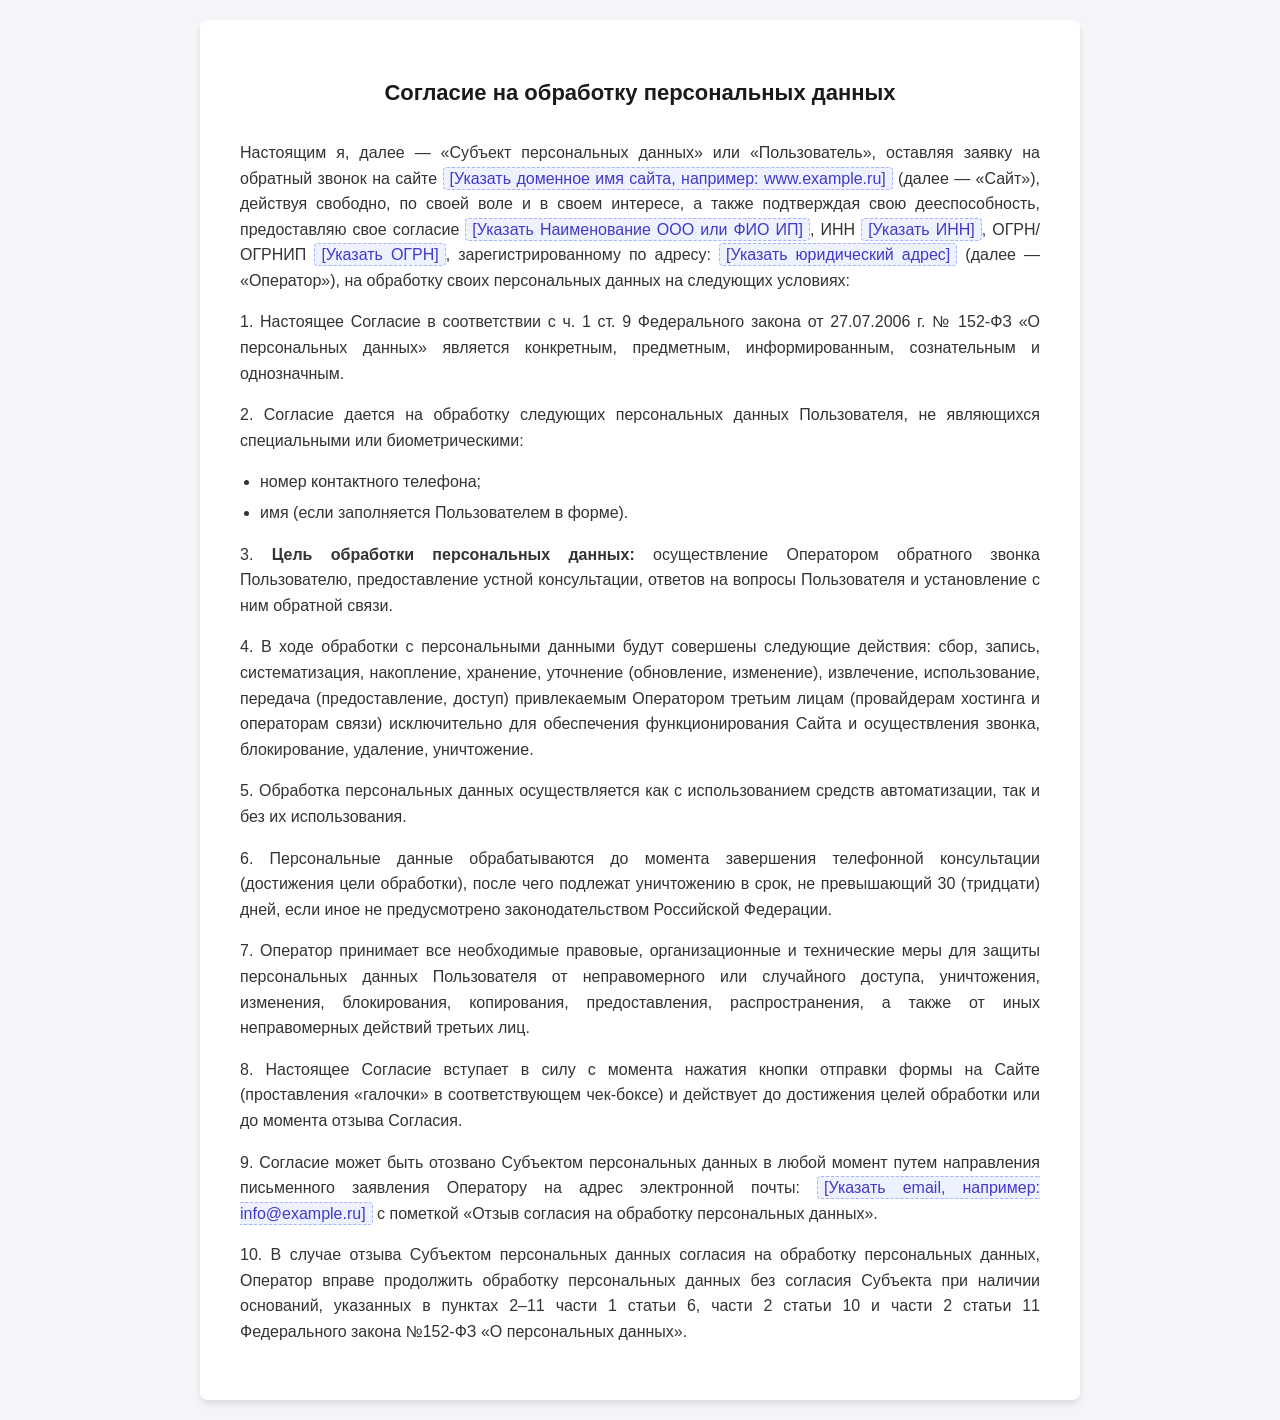
==== privacy-policy.html @ 897e1b85 "photo_new" ====
<!DOCTYPE html>
<html lang="ru">
<head>
    <meta charset="UTF-8">
    <meta name="viewport" content="width=device-width, initial-scale=1.0">
    <title>Согласие на обработку персональных данных</title>
    <style>
        body {
            font-family: "Segoe UI", Arial, sans-serif;
            line-height: 1.6;
            color: #333333;
            background-color: #f4f4f9;
            margin: 0;
            padding: 20px;
        }
        .container {
            max-width: 800px;
            margin: 0 auto;
            background-color: #ffffff;
            padding: 40px;
            border-radius: 8px;
            box-shadow: 0 4px 6px rgba(0, 0, 0, 0.1);
        }
        h1 {
            font-size: 22px;
            text-align: center;
            margin-bottom: 30px;
            color: #1a1a1a;
        }
        p {
            margin-bottom: 15px;
            text-align: justify;
        }
        ul {
            margin-bottom: 15px;
            padding-left: 20px;
        }
        li {
            margin-bottom: 5px;
        }
        .highlight {
            background-color: #eef2ff;
            padding: 2px 6px;
            border: 1px dashed #a5b4fc;
            border-radius: 4px;
            font-weight: 500;
            color: #4338ca;
        }
    </style>
</head>
<body>
    <div class="container">
        <h1>Согласие на обработку персональных данных</h1>

        <p>Настоящим я, далее — «Субъект персональных данных» или «Пользователь», оставляя заявку на обратный звонок на сайте <span class="highlight">[Указать доменное имя сайта, например: www.example.ru]</span> (далее — «Сайт»), действуя свободно, по своей воле и в своем интересе, а также подтверждая свою дееспособность, предоставляю свое согласие <span class="highlight">[Указать Наименование ООО или ФИО ИП]</span>, ИНН <span class="highlight">[Указать ИНН]</span>, ОГРН/ОГРНИП <span class="highlight">[Указать ОГРН]</span>, зарегистрированному по адресу: <span class="highlight">[Указать юридический адрес]</span> (далее — «Оператор»), на обработку своих персональных данных на следующих условиях:</p>

        <p>1. Настоящее Согласие в соответствии с ч. 1 ст. 9 Федерального закона от 27.07.2006 г. № 152-ФЗ «О персональных данных» является конкретным, предметным, информированным, сознательным и однозначным.</p>

        <p>2. Согласие дается на обработку следующих персональных данных Пользователя, не являющихся специальными или биометрическими:</p>
        <ul>
            <li>номер контактного телефона;</li>
            <li>имя (если заполняется Пользователем в форме).</li>
        </ul>

        <p>3. <b>Цель обработки персональных данных:</b> осуществление Оператором обратного звонка Пользователю, предоставление устной консультации, ответов на вопросы Пользователя и установление с ним обратной связи.</p>

        <p>4. В ходе обработки с персональными данными будут совершены следующие действия: сбор, запись, систематизация, накопление, хранение, уточнение (обновление, изменение), извлечение, использование, передача (предоставление, доступ) привлекаемым Оператором третьим лицам (провайдерам хостинга и операторам связи) исключительно для обеспечения функционирования Сайта и осуществления звонка, блокирование, удаление, уничтожение.</p>

        <p>5. Обработка персональных данных осуществляется как с использованием средств автоматизации, так и без их использования.</p>

        <p>6. Персональные данные обрабатываются до момента завершения телефонной консультации (достижения цели обработки), после чего подлежат уничтожению в срок, не превышающий 30 (тридцати) дней, если иное не предусмотрено законодательством Российской Федерации.</p>

        <p>7. Оператор принимает все необходимые правовые, организационные и технические меры для защиты персональных данных Пользователя от неправомерного или случайного доступа, уничтожения, изменения, блокирования, копирования, предоставления, распространения, а также от иных неправомерных действий третьих лиц.</p>

        <p>8. Настоящее Согласие вступает в силу с момента нажатия кнопки отправки формы на Сайте (проставления «галочки» в соответствующем чек-боксе) и действует до достижения целей обработки или до момента отзыва Согласия.</p>

        <p>9. Согласие может быть отозвано Субъектом персональных данных в любой момент путем направления письменного заявления Оператору на адрес электронной почты: <span class="highlight">[Указать email, например: info@example.ru]</span> с пометкой «Отзыв согласия на обработку персональных данных».</p>

        <p>10. В случае отзыва Субъектом персональных данных согласия на обработку персональных данных, Оператор вправе продолжить обработку персональных данных без согласия Субъекта при наличии оснований, указанных в пунктах 2–11 части 1 статьи 6, части 2 статьи 10 и части 2 статьи 11 Федерального закона №152-ФЗ «О персональных данных».</p>
    </div>
</body>
</html>
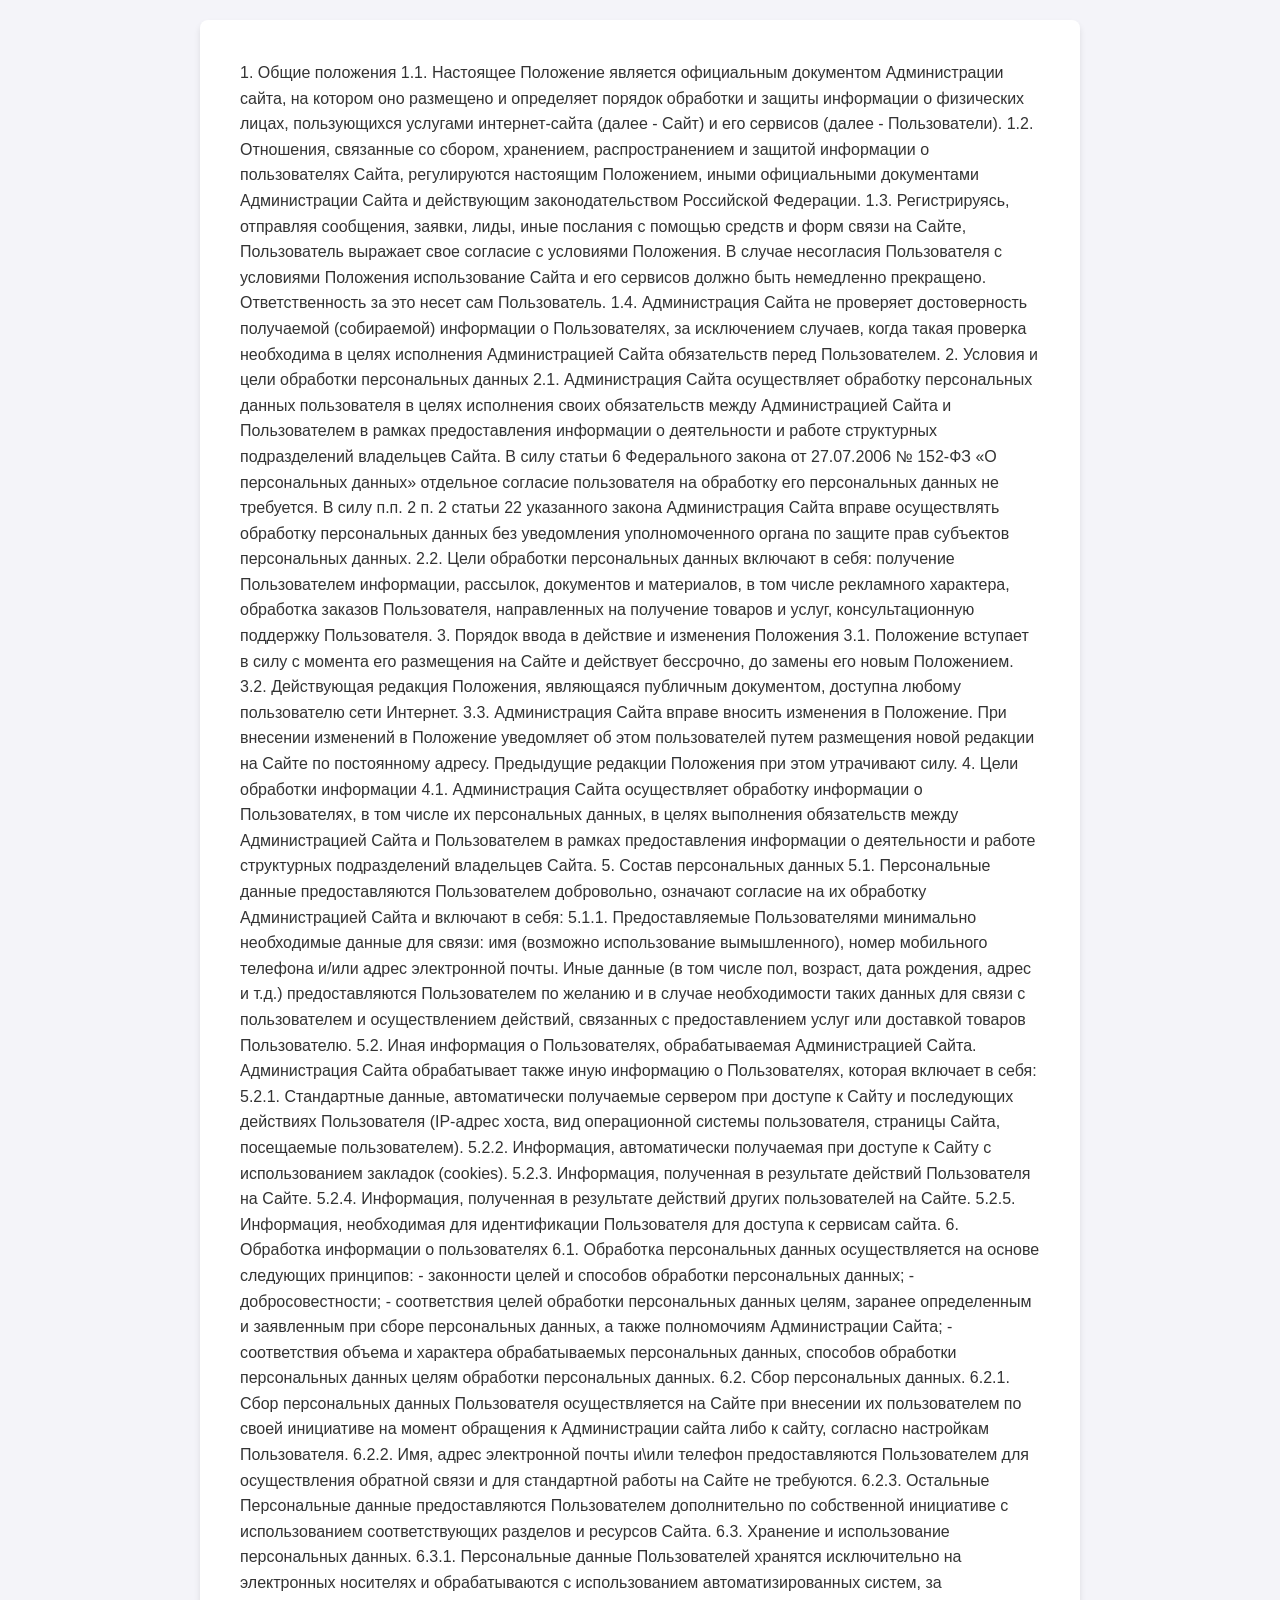
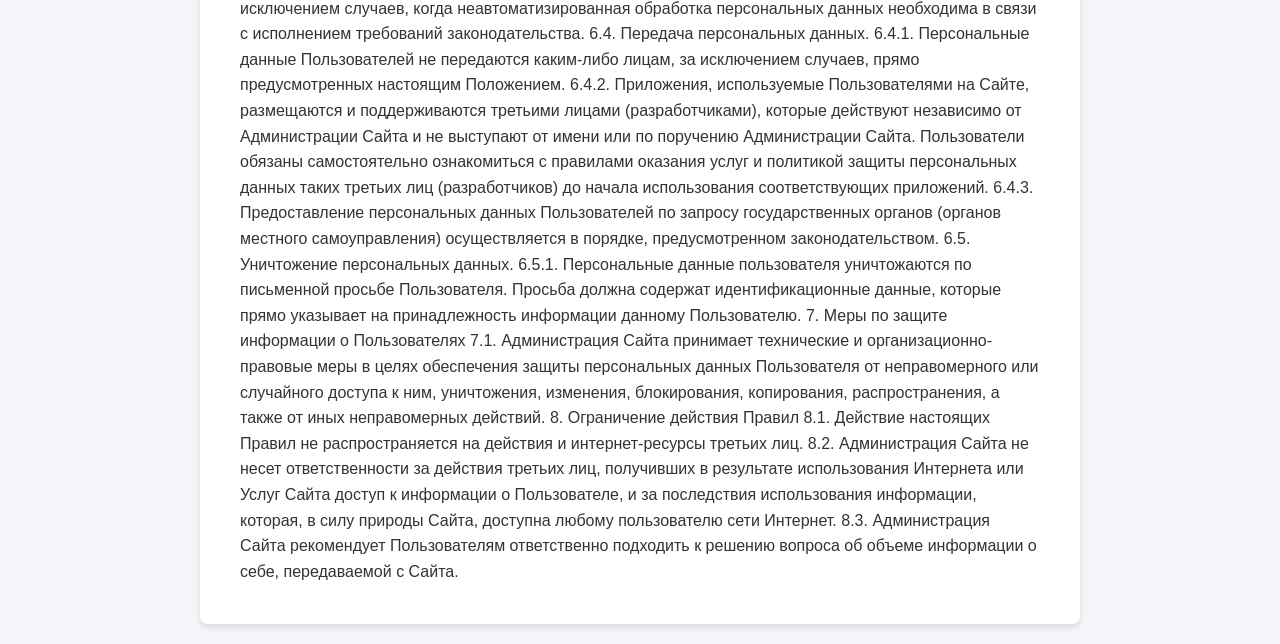
==== commit 1a5f7026: "Update privacy-policy.html" ====
--- a/privacy-policy.html
+++ b/privacy-policy.html
@@ -50,33 +50,94 @@
 </head>
 <body>
     <div class="container">
-        <h1>Согласие на обработку персональных данных</h1>
+        1. Общие положения
+1.1. Настоящее Положение является официальным документом Администрации сайта, на котором оно размещено и определяет порядок обработки и защиты информации о физических лицах, пользующихся услугами интернет-сайта (далее - Сайт) и его сервисов (далее - Пользователи).
 
-        <p>Настоящим я, далее — «Субъект персональных данных» или «Пользователь», оставляя заявку на обратный звонок на сайте <span class="highlight">[Указать доменное имя сайта, например: www.example.ru]</span> (далее — «Сайт»), действуя свободно, по своей воле и в своем интересе, а также подтверждая свою дееспособность, предоставляю свое согласие <span class="highlight">[Указать Наименование ООО или ФИО ИП]</span>, ИНН <span class="highlight">[Указать ИНН]</span>, ОГРН/ОГРНИП <span class="highlight">[Указать ОГРН]</span>, зарегистрированному по адресу: <span class="highlight">[Указать юридический адрес]</span> (далее — «Оператор»), на обработку своих персональных данных на следующих условиях:</p>
+1.2. Отношения, связанные со сбором, хранением, распространением и защитой информации о пользователях Сайта, регулируются настоящим Положением, иными официальными документами Администрации Сайта и действующим законодательством Российской Федерации.
 
-        <p>1. Настоящее Согласие в соответствии с ч. 1 ст. 9 Федерального закона от 27.07.2006 г. № 152-ФЗ «О персональных данных» является конкретным, предметным, информированным, сознательным и однозначным.</p>
+1.3. Регистрируясь, отправляя сообщения, заявки, лиды, иные послания с помощью средств и форм связи на Сайте, Пользователь выражает свое согласие с условиями Положения. В случае несогласия Пользователя с условиями Положения использование Сайта и его сервисов должно быть немедленно прекращено. Ответственность за это несет сам Пользователь.
 
-        <p>2. Согласие дается на обработку следующих персональных данных Пользователя, не являющихся специальными или биометрическими:</p>
-        <ul>
-            <li>номер контактного телефона;</li>
-            <li>имя (если заполняется Пользователем в форме).</li>
-        </ul>
+1.4. Администрация Сайта не проверяет достоверность получаемой (собираемой) информации о Пользователях, за исключением случаев, когда такая проверка необходима в целях исполнения Администрацией Сайта обязательств перед Пользователем.
 
-        <p>3. <b>Цель обработки персональных данных:</b> осуществление Оператором обратного звонка Пользователю, предоставление устной консультации, ответов на вопросы Пользователя и установление с ним обратной связи.</p>
+2. Условия и цели обработки персональных данных
+2.1. Администрация Сайта осуществляет обработку персональных данных пользователя в целях исполнения своих обязательств между Администрацией Сайта и Пользователем в рамках предоставления информации о деятельности и работе структурных подразделений владельцев Сайта. В силу статьи 6 Федерального закона от 27.07.2006 № 152-ФЗ «О персональных данных» отдельное согласие пользователя на обработку его персональных данных не требуется. В силу п.п. 2 п. 2 статьи 22 указанного закона Администрация Сайта вправе осуществлять обработку персональных данных без уведомления уполномоченного органа по защите прав субъектов персональных данных.
 
-        <p>4. В ходе обработки с персональными данными будут совершены следующие действия: сбор, запись, систематизация, накопление, хранение, уточнение (обновление, изменение), извлечение, использование, передача (предоставление, доступ) привлекаемым Оператором третьим лицам (провайдерам хостинга и операторам связи) исключительно для обеспечения функционирования Сайта и осуществления звонка, блокирование, удаление, уничтожение.</p>
+2.2. Цели обработки персональных данных включают в себя: получение Пользователем информации, рассылок, документов и материалов, в том числе рекламного характера, обработка заказов Пользователя, направленных на получение товаров и услуг, консультационную поддержку Пользователя.
 
-        <p>5. Обработка персональных данных осуществляется как с использованием средств автоматизации, так и без их использования.</p>
+3. Порядок ввода в действие и изменения Положения
+3.1. Положение вступает в силу с момента его размещения на Сайте и действует бессрочно, до замены его новым Положением.
 
-        <p>6. Персональные данные обрабатываются до момента завершения телефонной консультации (достижения цели обработки), после чего подлежат уничтожению в срок, не превышающий 30 (тридцати) дней, если иное не предусмотрено законодательством Российской Федерации.</p>
+3.2. Действующая редакция Положения, являющаяся публичным документом, доступна любому пользователю сети Интернет.
 
-        <p>7. Оператор принимает все необходимые правовые, организационные и технические меры для защиты персональных данных Пользователя от неправомерного или случайного доступа, уничтожения, изменения, блокирования, копирования, предоставления, распространения, а также от иных неправомерных действий третьих лиц.</p>
+3.3. Администрация Сайта вправе вносить изменения в Положение. При внесении изменений в Положение уведомляет об этом пользователей путем размещения новой редакции на Сайте по постоянному адресу. Предыдущие редакции Положения при этом утрачивают силу.
 
-        <p>8. Настоящее Согласие вступает в силу с момента нажатия кнопки отправки формы на Сайте (проставления «галочки» в соответствующем чек-боксе) и действует до достижения целей обработки или до момента отзыва Согласия.</p>
+4. Цели обработки информации
+4.1. Администрация Сайта осуществляет обработку информации о Пользователях, в том числе их персональных данных, в целях выполнения обязательств между Администрацией Сайта и Пользователем в рамках предоставления информации о деятельности и работе структурных подразделений владельцев Сайта.
 
-        <p>9. Согласие может быть отозвано Субъектом персональных данных в любой момент путем направления письменного заявления Оператору на адрес электронной почты: <span class="highlight">[Указать email, например: info@example.ru]</span> с пометкой «Отзыв согласия на обработку персональных данных».</p>
+5. Состав персональных данных
+5.1. Персональные данные предоставляются Пользователем добровольно, означают согласие на их обработку Администрацией Сайта и включают в себя:
 
-        <p>10. В случае отзыва Субъектом персональных данных согласия на обработку персональных данных, Оператор вправе продолжить обработку персональных данных без согласия Субъекта при наличии оснований, указанных в пунктах 2–11 части 1 статьи 6, части 2 статьи 10 и части 2 статьи 11 Федерального закона №152-ФЗ «О персональных данных».</p>
+5.1.1. Предоставляемые Пользователями минимально необходимые данные для связи: имя (возможно использование вымышленного), номер мобильного телефона и/или адрес электронной почты. Иные данные (в том числе пол, возраст, дата рождения, адрес и т.д.) предоставляются Пользователем по желанию и в случае необходимости таких данных для связи с пользователем и осуществлением действий, связанных с предоставлением услуг или доставкой товаров Пользователю.
+
+5.2. Иная информация о Пользователях, обрабатываемая Администрацией Сайта.
+
+Администрация Сайта обрабатывает также иную информацию о Пользователях, которая включает в себя:
+
+5.2.1. Стандартные данные, автоматически получаемые сервером при доступе к Сайту и последующих действиях Пользователя (IP-адрес хоста, вид операционной системы пользователя, страницы Сайта, посещаемые пользователем).
+
+5.2.2. Информация, автоматически получаемая при доступе к Сайту с использованием закладок (cookies).
+
+5.2.3. Информация, полученная в результате действий Пользователя на Сайте.
+
+5.2.4. Информация, полученная в результате действий других пользователей на Сайте.
+
+5.2.5. Информация, необходимая для идентификации Пользователя для доступа к сервисам сайта.
+
+6. Обработка информации о пользователях
+6.1. Обработка персональных данных осуществляется на основе следующих принципов:
+
+- законности целей и способов обработки персональных данных;
+
+- добросовестности;
+
+- соответствия целей обработки персональных данных целям, заранее определенным и заявленным при сборе персональных данных, а также полномочиям Администрации Сайта;
+
+- соответствия объема и характера обрабатываемых персональных данных, способов обработки персональных данных целям обработки персональных данных.
+
+6.2. Сбор персональных данных.
+
+6.2.1. Сбор персональных данных Пользователя осуществляется на Сайте при внесении их пользователем по своей инициативе на момент обращения к Администрации сайта либо к сайту, согласно настройкам Пользователя.
+
+6.2.2. Имя, адрес электронной почты и\или телефон предоставляются Пользователем для осуществления обратной связи и для стандартной работы на Сайте не требуются.
+
+6.2.3. Остальные Персональные данные предоставляются Пользователем дополнительно по собственной инициативе с использованием соответствующих разделов и ресурсов Сайта.
+
+6.3. Хранение и использование персональных данных.
+
+6.3.1. Персональные данные Пользователей хранятся исключительно на электронных носителях и обрабатываются с использованием автоматизированных систем, за исключением случаев, когда неавтоматизированная обработка персональных данных необходима в связи с исполнением требований законодательства.
+
+6.4. Передача персональных данных.
+
+6.4.1. Персональные данные Пользователей не передаются каким-либо лицам, за исключением случаев, прямо предусмотренных настоящим Положением.
+
+6.4.2. Приложения, используемые Пользователями на Сайте, размещаются и поддерживаются третьими лицами (разработчиками), которые действуют независимо от Администрации Сайта и не выступают от имени или по поручению Администрации Сайта. Пользователи обязаны самостоятельно ознакомиться с правилами оказания услуг и политикой защиты персональных данных таких третьих лиц (разработчиков) до начала использования соответствующих приложений.
+
+6.4.3. Предоставление персональных данных Пользователей по запросу государственных органов (органов местного самоуправления) осуществляется в порядке, предусмотренном законодательством.
+
+6.5. Уничтожение персональных данных.
+
+6.5.1. Персональные данные пользователя уничтожаются по письменной просьбе Пользователя. Просьба должна содержат идентификационные данные, которые прямо указывает на принадлежность информации данному Пользователю.
+
+7. Меры по защите информации о Пользователях
+7.1. Администрация Сайта принимает технические и организационно-правовые меры в целях обеспечения защиты персональных данных Пользователя от неправомерного или случайного доступа к ним, уничтожения, изменения, блокирования, копирования, распространения, а также от иных неправомерных действий.
+
+8. Ограничение действия Правил
+8.1. Действие настоящих Правил не распространяется на действия и интернет-ресурсы третьих лиц.
+
+8.2. Администрация Сайта не несет ответственности за действия третьих лиц, получивших в результате использования Интернета или Услуг Сайта доступ к информации о Пользователе, и за последствия использования информации, которая, в силу природы Сайта, доступна любому пользователю сети Интернет.
+
+8.3. Администрация Сайта рекомендует Пользователям ответственно подходить к решению вопроса об объеме информации о себе, передаваемой с Сайта.
+        
     </div>
 </body>
-</html>+</html>
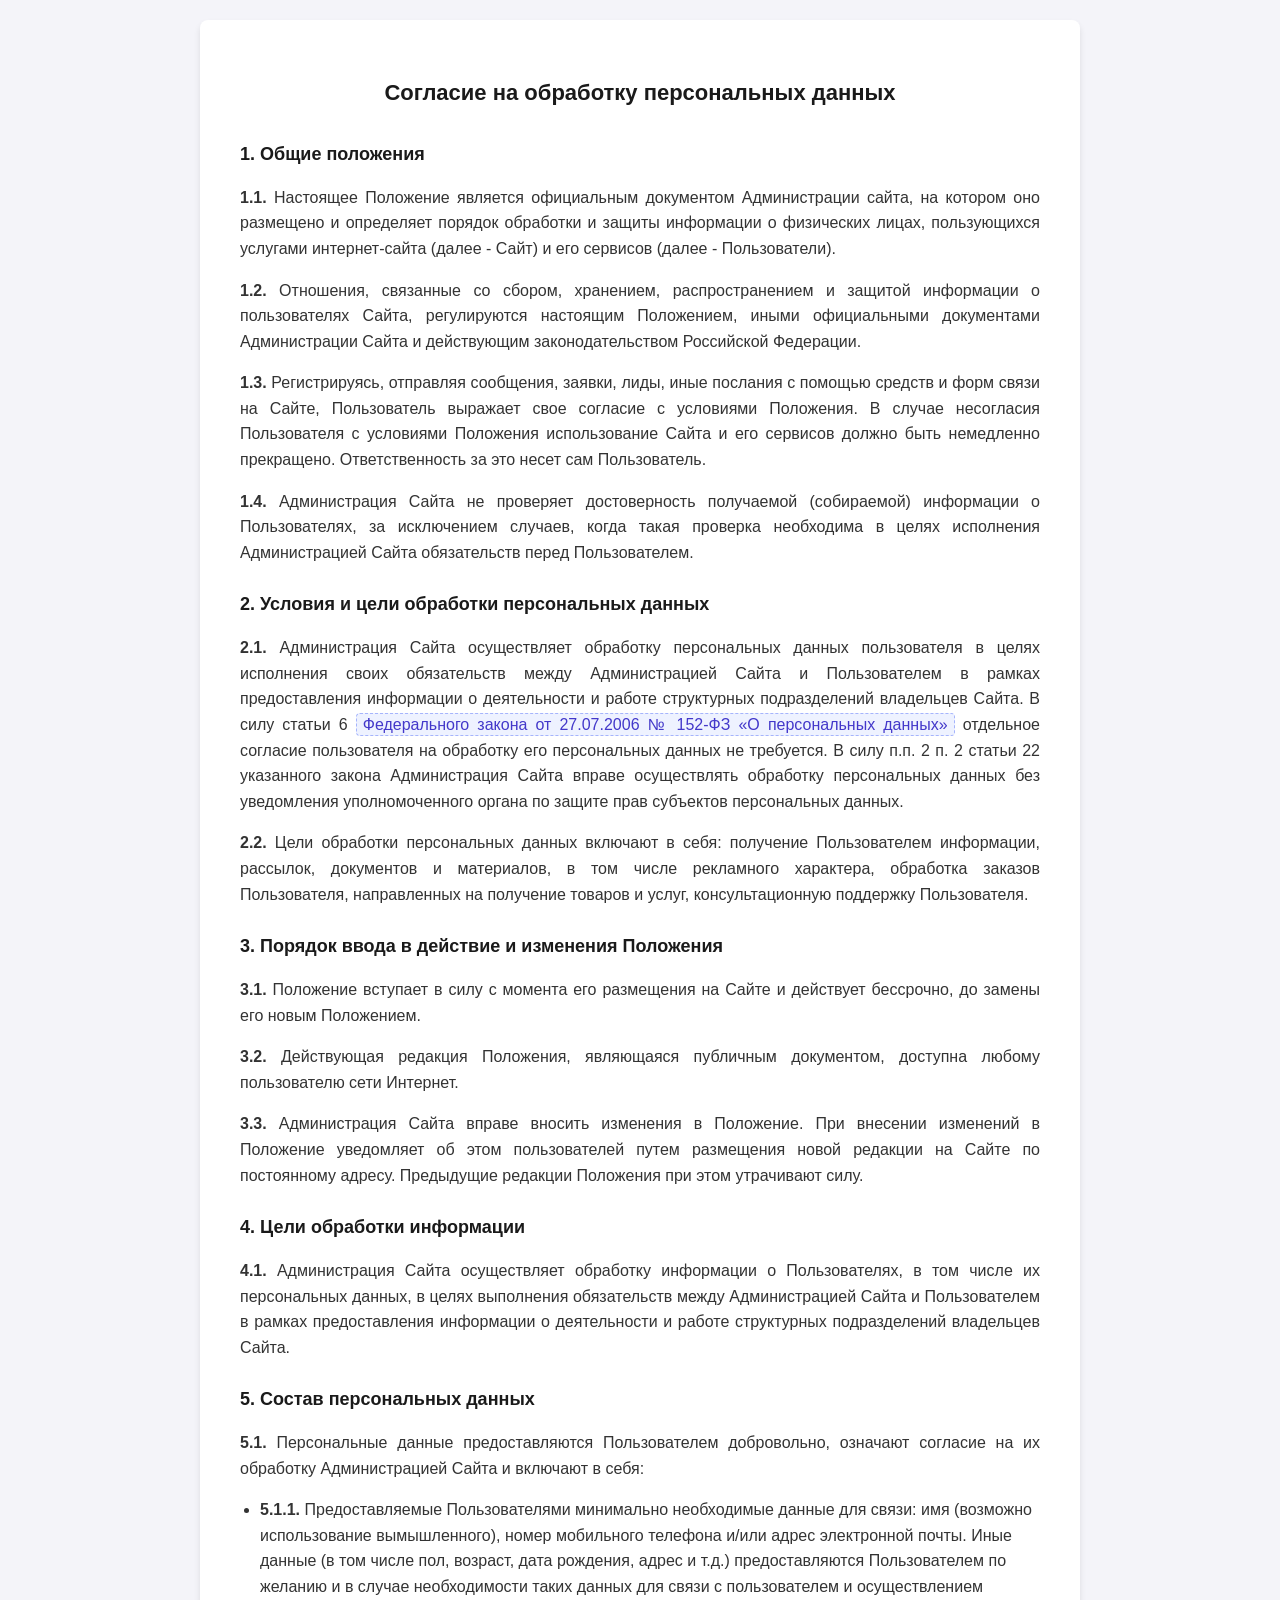
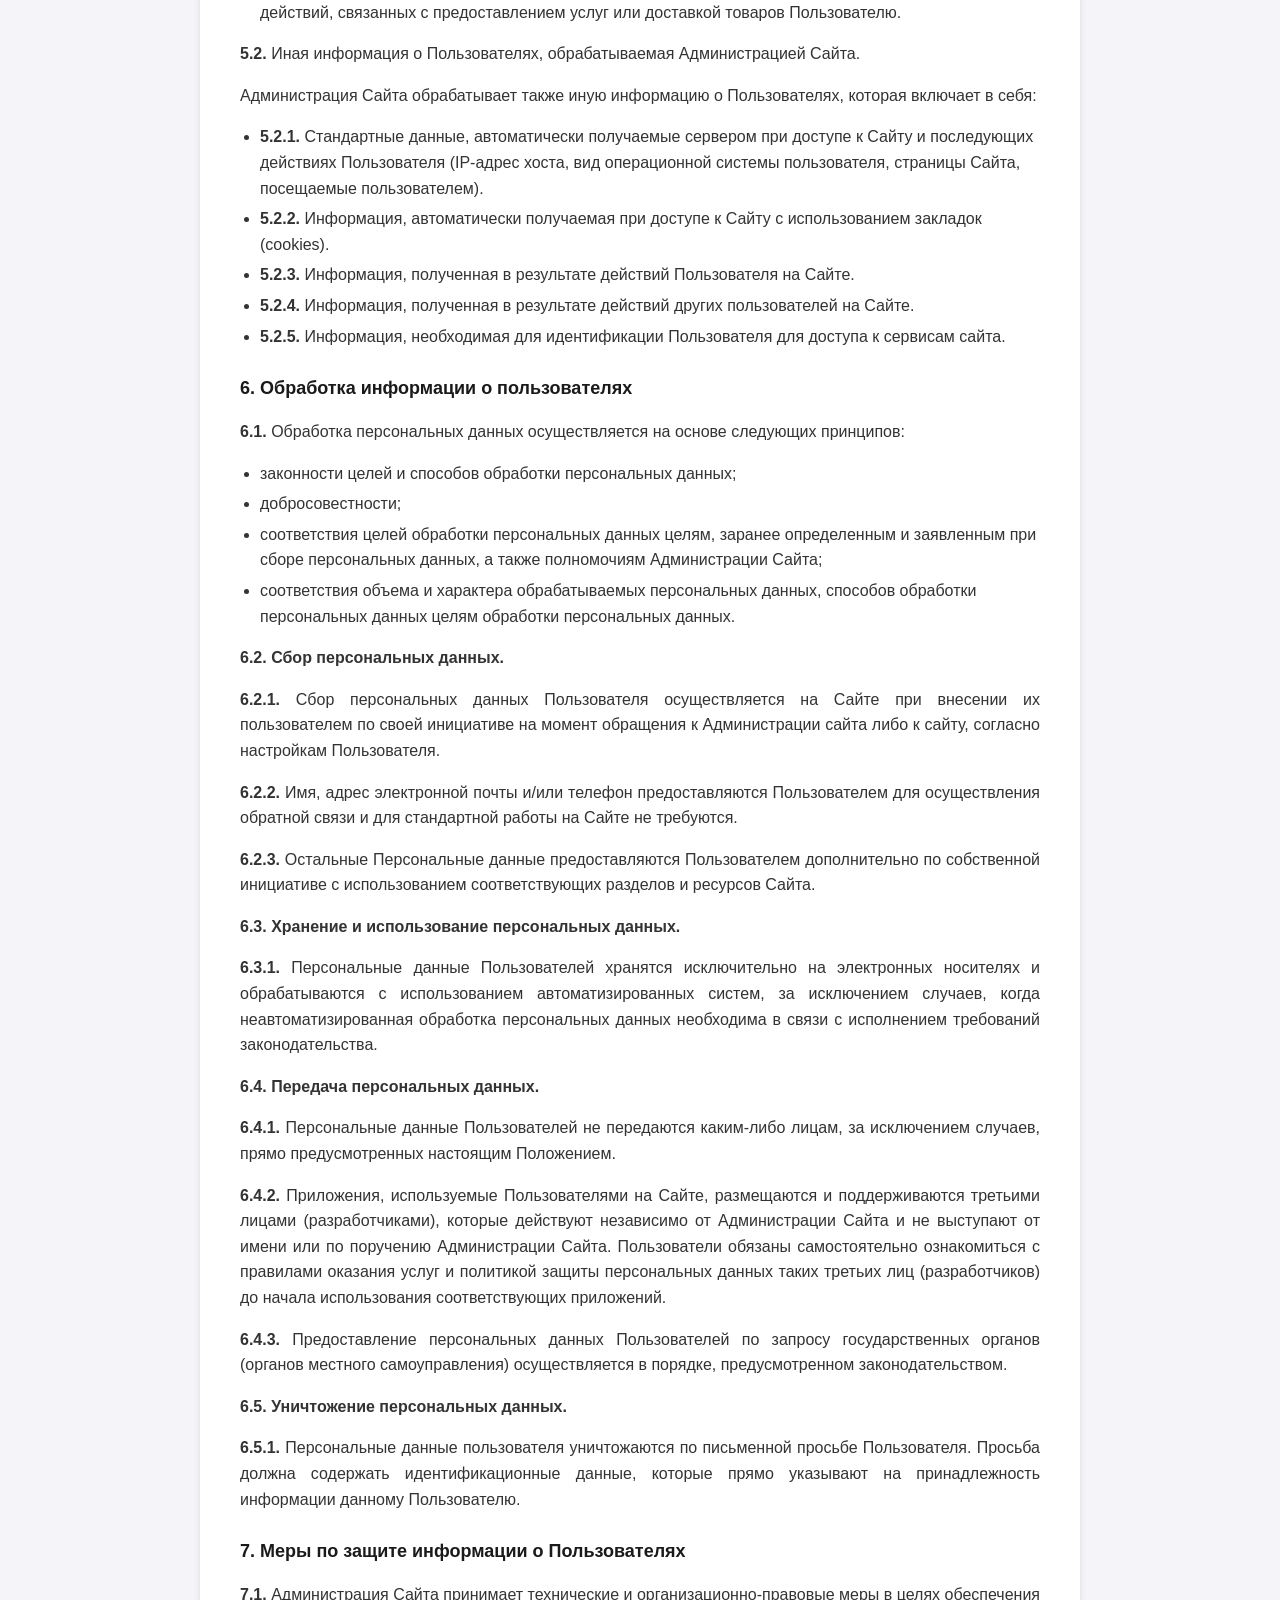
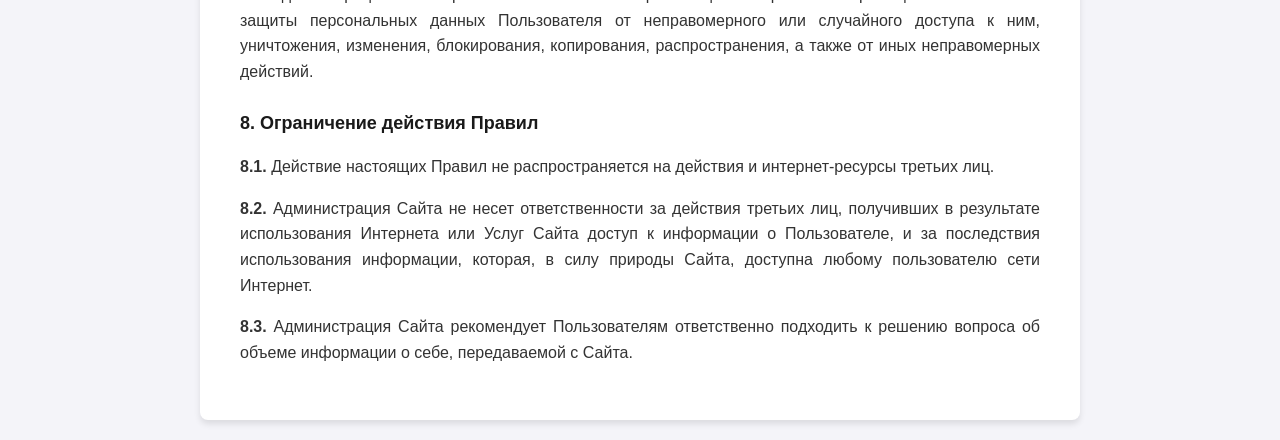
==== commit 0e3d5081: "upgrade" ====
--- a/privacy-policy.html
+++ b/privacy-policy.html
@@ -27,6 +27,12 @@
             margin-bottom: 30px;
             color: #1a1a1a;
         }
+        h2 {
+            font-size: 18px;
+            color: #1a1a1a;
+            margin-top: 25px;
+            margin-bottom: 15px;
+        }
         p {
             margin-bottom: 15px;
             text-align: justify;
@@ -50,94 +56,74 @@
 </head>
 <body>
     <div class="container">
-        1. Общие положения
-1.1. Настоящее Положение является официальным документом Администрации сайта, на котором оно размещено и определяет порядок обработки и защиты информации о физических лицах, пользующихся услугами интернет-сайта (далее - Сайт) и его сервисов (далее - Пользователи).
+        <h1>Согласие на обработку персональных данных</h1>
 
-1.2. Отношения, связанные со сбором, хранением, распространением и защитой информации о пользователях Сайта, регулируются настоящим Положением, иными официальными документами Администрации Сайта и действующим законодательством Российской Федерации.
+        <h2>1. Общие положения</h2>
+        <p><strong>1.1.</strong> Настоящее Положение является официальным документом Администрации сайта, на котором оно размещено и определяет порядок обработки и защиты информации о физических лицах, пользующихся услугами интернет-сайта (далее - Сайт) и его сервисов (далее - Пользователи).</p>
+        <p><strong>1.2.</strong> Отношения, связанные со сбором, хранением, распространением и защитой информации о пользователях Сайта, регулируются настоящим Положением, иными официальными документами Администрации Сайта и действующим законодательством Российской Федерации.</p>
+        <p><strong>1.3.</strong> Регистрируясь, отправляя сообщения, заявки, лиды, иные послания с помощью средств и форм связи на Сайте, Пользователь выражает свое согласие с условиями Положения. В случае несогласия Пользователя с условиями Положения использование Сайта и его сервисов должно быть немедленно прекращено. Ответственность за это несет сам Пользователь.</p>
+        <p><strong>1.4.</strong> Администрация Сайта не проверяет достоверность получаемой (собираемой) информации о Пользователях, за исключением случаев, когда такая проверка необходима в целях исполнения Администрацией Сайта обязательств перед Пользователем.</p>
 
-1.3. Регистрируясь, отправляя сообщения, заявки, лиды, иные послания с помощью средств и форм связи на Сайте, Пользователь выражает свое согласие с условиями Положения. В случае несогласия Пользователя с условиями Положения использование Сайта и его сервисов должно быть немедленно прекращено. Ответственность за это несет сам Пользователь.
+        <h2>2. Условия и цели обработки персональных данных</h2>
+        <p><strong>2.1.</strong> Администрация Сайта осуществляет обработку персональных данных пользователя в целях исполнения своих обязательств между Администрацией Сайта и Пользователем в рамках предоставления информации о деятельности и работе структурных подразделений владельцев Сайта. В силу статьи 6 <span class="highlight">Федерального закона от 27.07.2006 № 152-ФЗ «О персональных данных»</span> отдельное согласие пользователя на обработку его персональных данных не требуется. В силу п.п. 2 п. 2 статьи 22 указанного закона Администрация Сайта вправе осуществлять обработку персональных данных без уведомления уполномоченного органа по защите прав субъектов персональных данных.</p>
+        <p><strong>2.2.</strong> Цели обработки персональных данных включают в себя: получение Пользователем информации, рассылок, документов и материалов, в том числе рекламного характера, обработка заказов Пользователя, направленных на получение товаров и услуг, консультационную поддержку Пользователя.</p>
 
-1.4. Администрация Сайта не проверяет достоверность получаемой (собираемой) информации о Пользователях, за исключением случаев, когда такая проверка необходима в целях исполнения Администрацией Сайта обязательств перед Пользователем.
+        <h2>3. Порядок ввода в действие и изменения Положения</h2>
+        <p><strong>3.1.</strong> Положение вступает в силу с момента его размещения на Сайте и действует бессрочно, до замены его новым Положением.</p>
+        <p><strong>3.2.</strong> Действующая редакция Положения, являющаяся публичным документом, доступна любому пользователю сети Интернет.</p>
+        <p><strong>3.3.</strong> Администрация Сайта вправе вносить изменения в Положение. При внесении изменений в Положение уведомляет об этом пользователей путем размещения новой редакции на Сайте по постоянному адресу. Предыдущие редакции Положения при этом утрачивают силу.</p>
 
-2. Условия и цели обработки персональных данных
-2.1. Администрация Сайта осуществляет обработку персональных данных пользователя в целях исполнения своих обязательств между Администрацией Сайта и Пользователем в рамках предоставления информации о деятельности и работе структурных подразделений владельцев Сайта. В силу статьи 6 Федерального закона от 27.07.2006 № 152-ФЗ «О персональных данных» отдельное согласие пользователя на обработку его персональных данных не требуется. В силу п.п. 2 п. 2 статьи 22 указанного закона Администрация Сайта вправе осуществлять обработку персональных данных без уведомления уполномоченного органа по защите прав субъектов персональных данных.
+        <h2>4. Цели обработки информации</h2>
+        <p><strong>4.1.</strong> Администрация Сайта осуществляет обработку информации о Пользователях, в том числе их персональных данных, в целях выполнения обязательств между Администрацией Сайта и Пользователем в рамках предоставления информации о деятельности и работе структурных подразделений владельцев Сайта.</p>
 
-2.2. Цели обработки персональных данных включают в себя: получение Пользователем информации, рассылок, документов и материалов, в том числе рекламного характера, обработка заказов Пользователя, направленных на получение товаров и услуг, консультационную поддержку Пользователя.
+        <h2>5. Состав персональных данных</h2>
+        <p><strong>5.1.</strong> Персональные данные предоставляются Пользователем добровольно, означают согласие на их обработку Администрацией Сайта и включают в себя:</p>
+        <ul>
+            <li><strong>5.1.1.</strong> Предоставляемые Пользователями минимально необходимые данные для связи: имя (возможно использование вымышленного), номер мобильного телефона и/или адрес электронной почты. Иные данные (в том числе пол, возраст, дата рождения, адрес и т.д.) предоставляются Пользователем по желанию и в случае необходимости таких данных для связи с пользователем и осуществлением действий, связанных с предоставлением услуг или доставкой товаров Пользователю.</li>
+        </ul>
+        
+        <p><strong>5.2.</strong> Иная информация о Пользователях, обрабатываемая Администрацией Сайта.</p>
+        <p>Администрация Сайта обрабатывает также иную информацию о Пользователях, которая включает в себя:</p>
+        <ul>
+            <li><strong>5.2.1.</strong> Стандартные данные, автоматически получаемые сервером при доступе к Сайту и последующих действиях Пользователя (IP-адрес хоста, вид операционной системы пользователя, страницы Сайта, посещаемые пользователем).</li>
+            <li><strong>5.2.2.</strong> Информация, автоматически получаемая при доступе к Сайту с использованием закладок (cookies).</li>
+            <li><strong>5.2.3.</strong> Информация, полученная в результате действий Пользователя на Сайте.</li>
+            <li><strong>5.2.4.</strong> Информация, полученная в результате действий других пользователей на Сайте.</li>
+            <li><strong>5.2.5.</strong> Информация, необходимая для идентификации Пользователя для доступа к сервисам сайта.</li>
+        </ul>
 
-3. Порядок ввода в действие и изменения Положения
-3.1. Положение вступает в силу с момента его размещения на Сайте и действует бессрочно, до замены его новым Положением.
+        <h2>6. Обработка информации о пользователях</h2>
+        <p><strong>6.1.</strong> Обработка персональных данных осуществляется на основе следующих принципов:</p>
+        <ul>
+            <li>законности целей и способов обработки персональных данных;</li>
+            <li>добросовестности;</li>
+            <li>соответствия целей обработки персональных данных целям, заранее определенным и заявленным при сборе персональных данных, а также полномочиям Администрации Сайта;</li>
+            <li>соответствия объема и характера обрабатываемых персональных данных, способов обработки персональных данных целям обработки персональных данных.</li>
+        </ul>
+        
+        <p><strong>6.2. Сбор персональных данных.</strong></p>
+        <p><strong>6.2.1.</strong> Сбор персональных данных Пользователя осуществляется на Сайте при внесении их пользователем по своей инициативе на момент обращения к Администрации сайта либо к сайту, согласно настройкам Пользователя.</p>
+        <p><strong>6.2.2.</strong> Имя, адрес электронной почты и/или телефон предоставляются Пользователем для осуществления обратной связи и для стандартной работы на Сайте не требуются.</p>
+        <p><strong>6.2.3.</strong> Остальные Персональные данные предоставляются Пользователем дополнительно по собственной инициативе с использованием соответствующих разделов и ресурсов Сайта.</p>
+        
+        <p><strong>6.3. Хранение и использование персональных данных.</strong></p>
+        <p><strong>6.3.1.</strong> Персональные данные Пользователей хранятся исключительно на электронных носителях и обрабатываются с использованием автоматизированных систем, за исключением случаев, когда неавтоматизированная обработка персональных данных необходима в связи с исполнением требований законодательства.</p>
+        
+        <p><strong>6.4. Передача персональных данных.</strong></p>
+        <p><strong>6.4.1.</strong> Персональные данные Пользователей не передаются каким-либо лицам, за исключением случаев, прямо предусмотренных настоящим Положением.</p>
+        <p><strong>6.4.2.</strong> Приложения, используемые Пользователями на Сайте, размещаются и поддерживаются третьими лицами (разработчиками), которые действуют независимо от Администрации Сайта и не выступают от имени или по поручению Администрации Сайта. Пользователи обязаны самостоятельно ознакомиться с правилами оказания услуг и политикой защиты персональных данных таких третьих лиц (разработчиков) до начала использования соответствующих приложений.</p>
+        <p><strong>6.4.3.</strong> Предоставление персональных данных Пользователей по запросу государственных органов (органов местного самоуправления) осуществляется в порядке, предусмотренном законодательством.</p>
+        
+        <p><strong>6.5. Уничтожение персональных данных.</strong></p>
+        <p><strong>6.5.1.</strong> Персональные данные пользователя уничтожаются по письменной просьбе Пользователя. Просьба должна содержать идентификационные данные, которые прямо указывают на принадлежность информации данному Пользователю.</p>
 
-3.2. Действующая редакция Положения, являющаяся публичным документом, доступна любому пользователю сети Интернет.
+        <h2>7. Меры по защите информации о Пользователях</h2>
+        <p><strong>7.1.</strong> Администрация Сайта принимает технические и организационно-правовые меры в целях обеспечения защиты персональных данных Пользователя от неправомерного или случайного доступа к ним, уничтожения, изменения, блокирования, копирования, распространения, а также от иных неправомерных действий.</p>
 
-3.3. Администрация Сайта вправе вносить изменения в Положение. При внесении изменений в Положение уведомляет об этом пользователей путем размещения новой редакции на Сайте по постоянному адресу. Предыдущие редакции Положения при этом утрачивают силу.
-
-4. Цели обработки информации
-4.1. Администрация Сайта осуществляет обработку информации о Пользователях, в том числе их персональных данных, в целях выполнения обязательств между Администрацией Сайта и Пользователем в рамках предоставления информации о деятельности и работе структурных подразделений владельцев Сайта.
-
-5. Состав персональных данных
-5.1. Персональные данные предоставляются Пользователем добровольно, означают согласие на их обработку Администрацией Сайта и включают в себя:
-
-5.1.1. Предоставляемые Пользователями минимально необходимые данные для связи: имя (возможно использование вымышленного), номер мобильного телефона и/или адрес электронной почты. Иные данные (в том числе пол, возраст, дата рождения, адрес и т.д.) предоставляются Пользователем по желанию и в случае необходимости таких данных для связи с пользователем и осуществлением действий, связанных с предоставлением услуг или доставкой товаров Пользователю.
-
-5.2. Иная информация о Пользователях, обрабатываемая Администрацией Сайта.
-
-Администрация Сайта обрабатывает также иную информацию о Пользователях, которая включает в себя:
-
-5.2.1. Стандартные данные, автоматически получаемые сервером при доступе к Сайту и последующих действиях Пользователя (IP-адрес хоста, вид операционной системы пользователя, страницы Сайта, посещаемые пользователем).
-
-5.2.2. Информация, автоматически получаемая при доступе к Сайту с использованием закладок (cookies).
-
-5.2.3. Информация, полученная в результате действий Пользователя на Сайте.
-
-5.2.4. Информация, полученная в результате действий других пользователей на Сайте.
-
-5.2.5. Информация, необходимая для идентификации Пользователя для доступа к сервисам сайта.
-
-6. Обработка информации о пользователях
-6.1. Обработка персональных данных осуществляется на основе следующих принципов:
-
-- законности целей и способов обработки персональных данных;
-
-- добросовестности;
-
-- соответствия целей обработки персональных данных целям, заранее определенным и заявленным при сборе персональных данных, а также полномочиям Администрации Сайта;
-
-- соответствия объема и характера обрабатываемых персональных данных, способов обработки персональных данных целям обработки персональных данных.
-
-6.2. Сбор персональных данных.
-
-6.2.1. Сбор персональных данных Пользователя осуществляется на Сайте при внесении их пользователем по своей инициативе на момент обращения к Администрации сайта либо к сайту, согласно настройкам Пользователя.
-
-6.2.2. Имя, адрес электронной почты и\или телефон предоставляются Пользователем для осуществления обратной связи и для стандартной работы на Сайте не требуются.
-
-6.2.3. Остальные Персональные данные предоставляются Пользователем дополнительно по собственной инициативе с использованием соответствующих разделов и ресурсов Сайта.
-
-6.3. Хранение и использование персональных данных.
-
-6.3.1. Персональные данные Пользователей хранятся исключительно на электронных носителях и обрабатываются с использованием автоматизированных систем, за исключением случаев, когда неавтоматизированная обработка персональных данных необходима в связи с исполнением требований законодательства.
-
-6.4. Передача персональных данных.
-
-6.4.1. Персональные данные Пользователей не передаются каким-либо лицам, за исключением случаев, прямо предусмотренных настоящим Положением.
-
-6.4.2. Приложения, используемые Пользователями на Сайте, размещаются и поддерживаются третьими лицами (разработчиками), которые действуют независимо от Администрации Сайта и не выступают от имени или по поручению Администрации Сайта. Пользователи обязаны самостоятельно ознакомиться с правилами оказания услуг и политикой защиты персональных данных таких третьих лиц (разработчиков) до начала использования соответствующих приложений.
-
-6.4.3. Предоставление персональных данных Пользователей по запросу государственных органов (органов местного самоуправления) осуществляется в порядке, предусмотренном законодательством.
-
-6.5. Уничтожение персональных данных.
-
-6.5.1. Персональные данные пользователя уничтожаются по письменной просьбе Пользователя. Просьба должна содержат идентификационные данные, которые прямо указывает на принадлежность информации данному Пользователю.
-
-7. Меры по защите информации о Пользователях
-7.1. Администрация Сайта принимает технические и организационно-правовые меры в целях обеспечения защиты персональных данных Пользователя от неправомерного или случайного доступа к ним, уничтожения, изменения, блокирования, копирования, распространения, а также от иных неправомерных действий.
-
-8. Ограничение действия Правил
-8.1. Действие настоящих Правил не распространяется на действия и интернет-ресурсы третьих лиц.
-
-8.2. Администрация Сайта не несет ответственности за действия третьих лиц, получивших в результате использования Интернета или Услуг Сайта доступ к информации о Пользователе, и за последствия использования информации, которая, в силу природы Сайта, доступна любому пользователю сети Интернет.
-
-8.3. Администрация Сайта рекомендует Пользователям ответственно подходить к решению вопроса об объеме информации о себе, передаваемой с Сайта.
-        
+        <h2>8. Ограничение действия Правил</h2>
+        <p><strong>8.1.</strong> Действие настоящих Правил не распространяется на действия и интернет-ресурсы третьих лиц.</p>
+        <p><strong>8.2.</strong> Администрация Сайта не несет ответственности за действия третьих лиц, получивших в результате использования Интернета или Услуг Сайта доступ к информации о Пользователе, и за последствия использования информации, которая, в силу природы Сайта, доступна любому пользователю сети Интернет.</p>
+        <p><strong>8.3.</strong> Администрация Сайта рекомендует Пользователям ответственно подходить к решению вопроса об объеме информации о себе, передаваемой с Сайта.</p>
     </div>
 </body>
-</html>
+</html>
